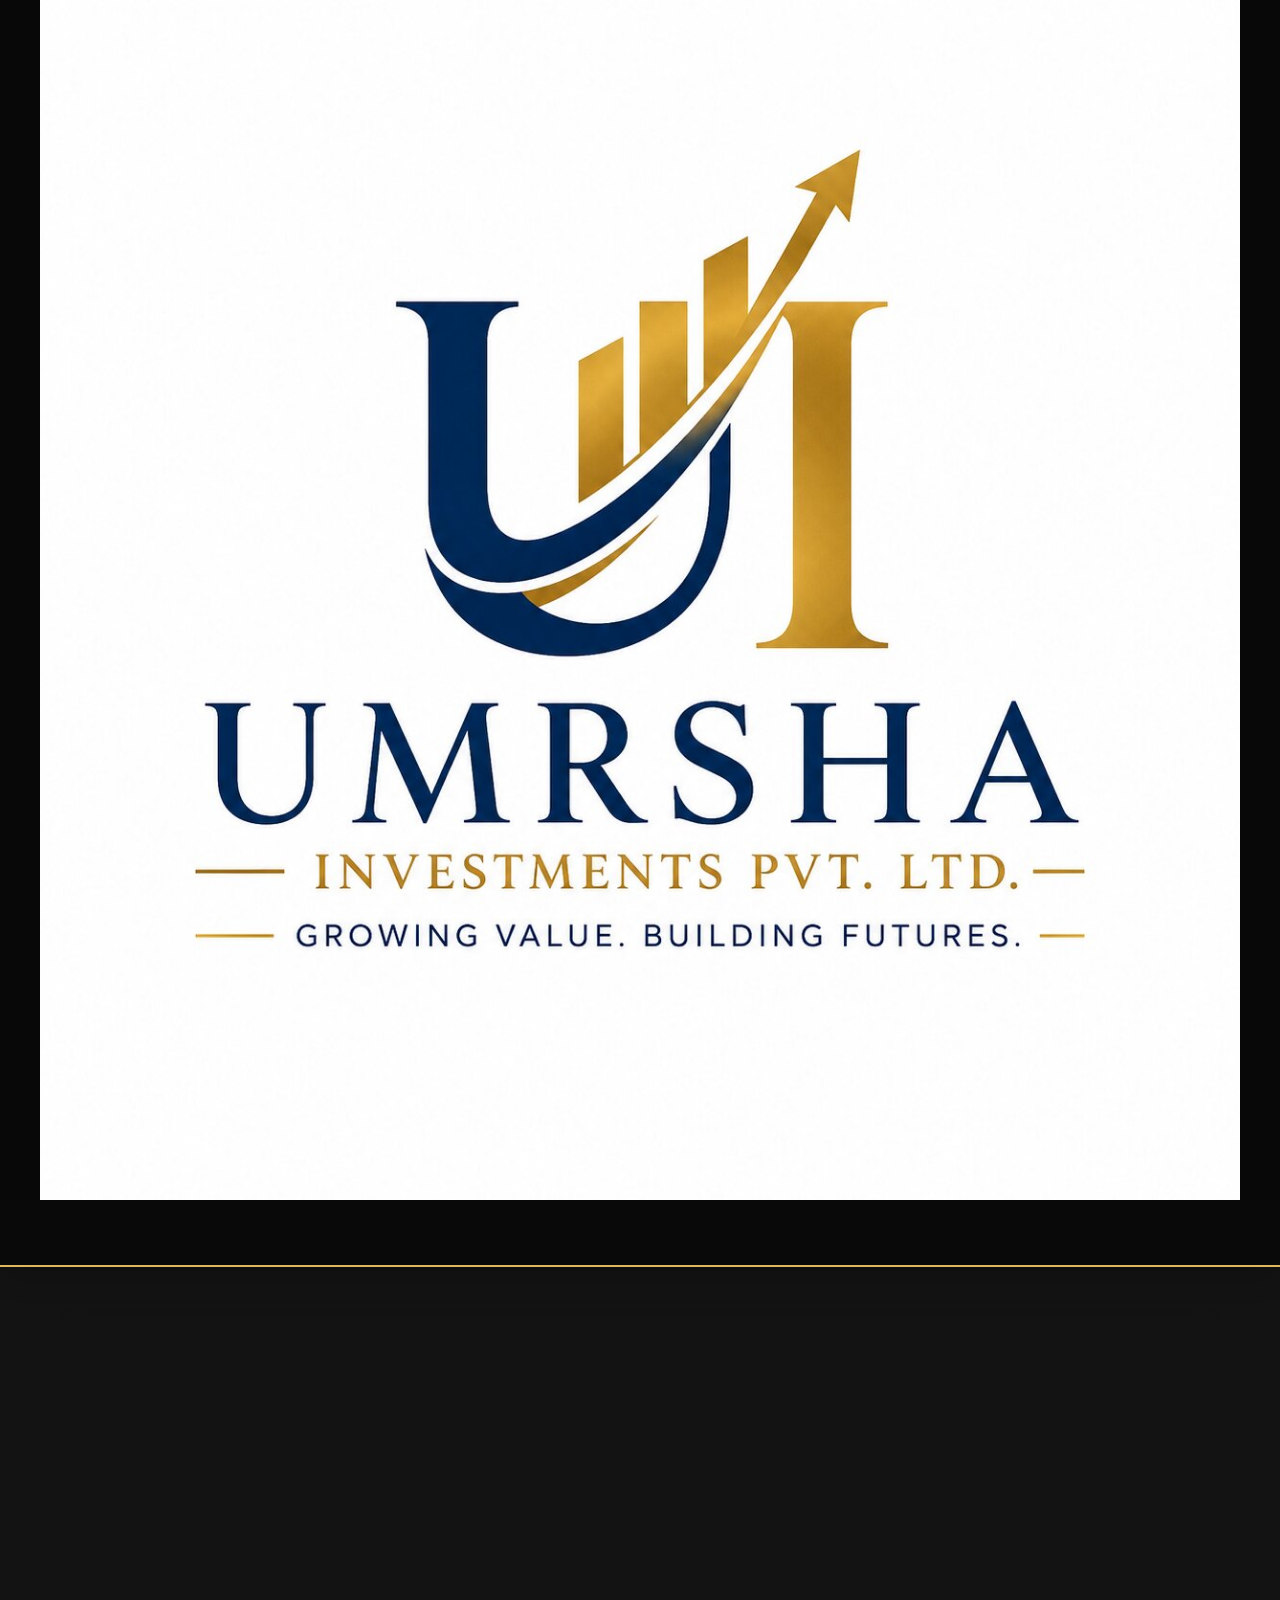
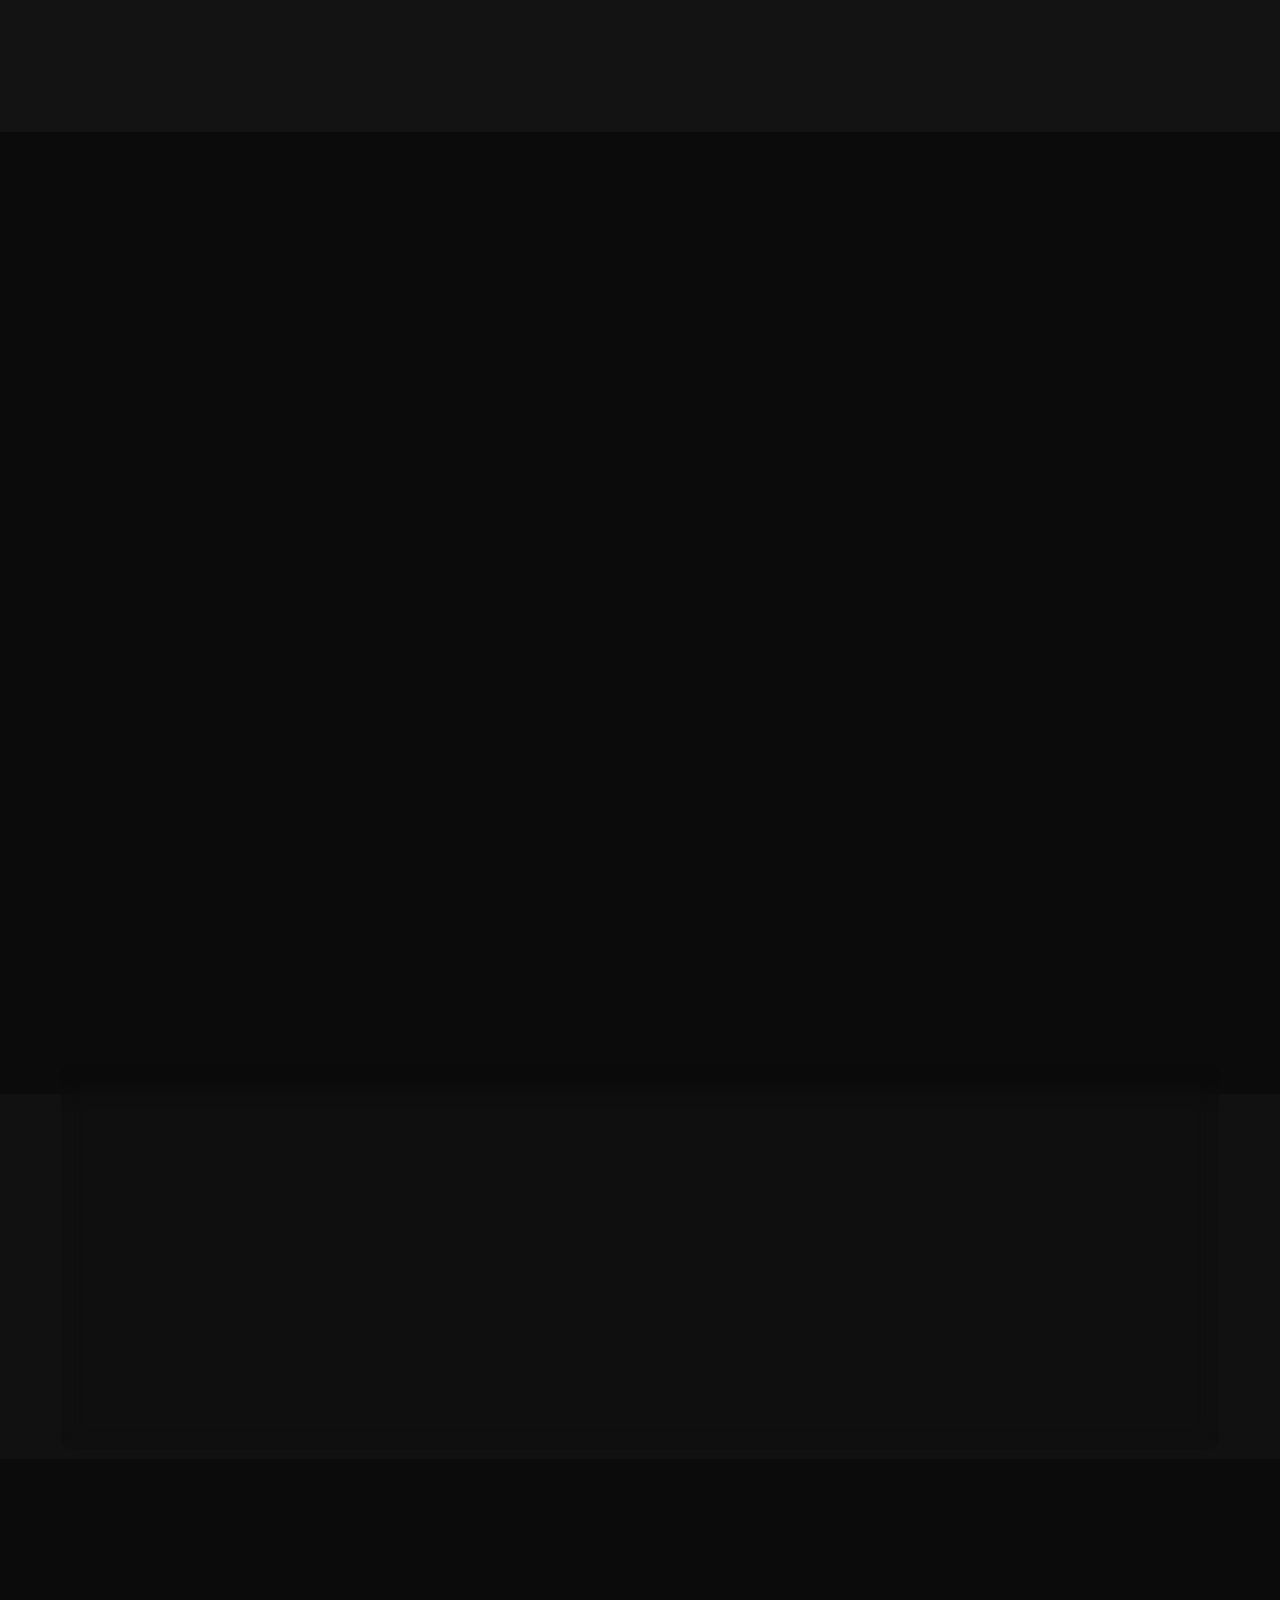
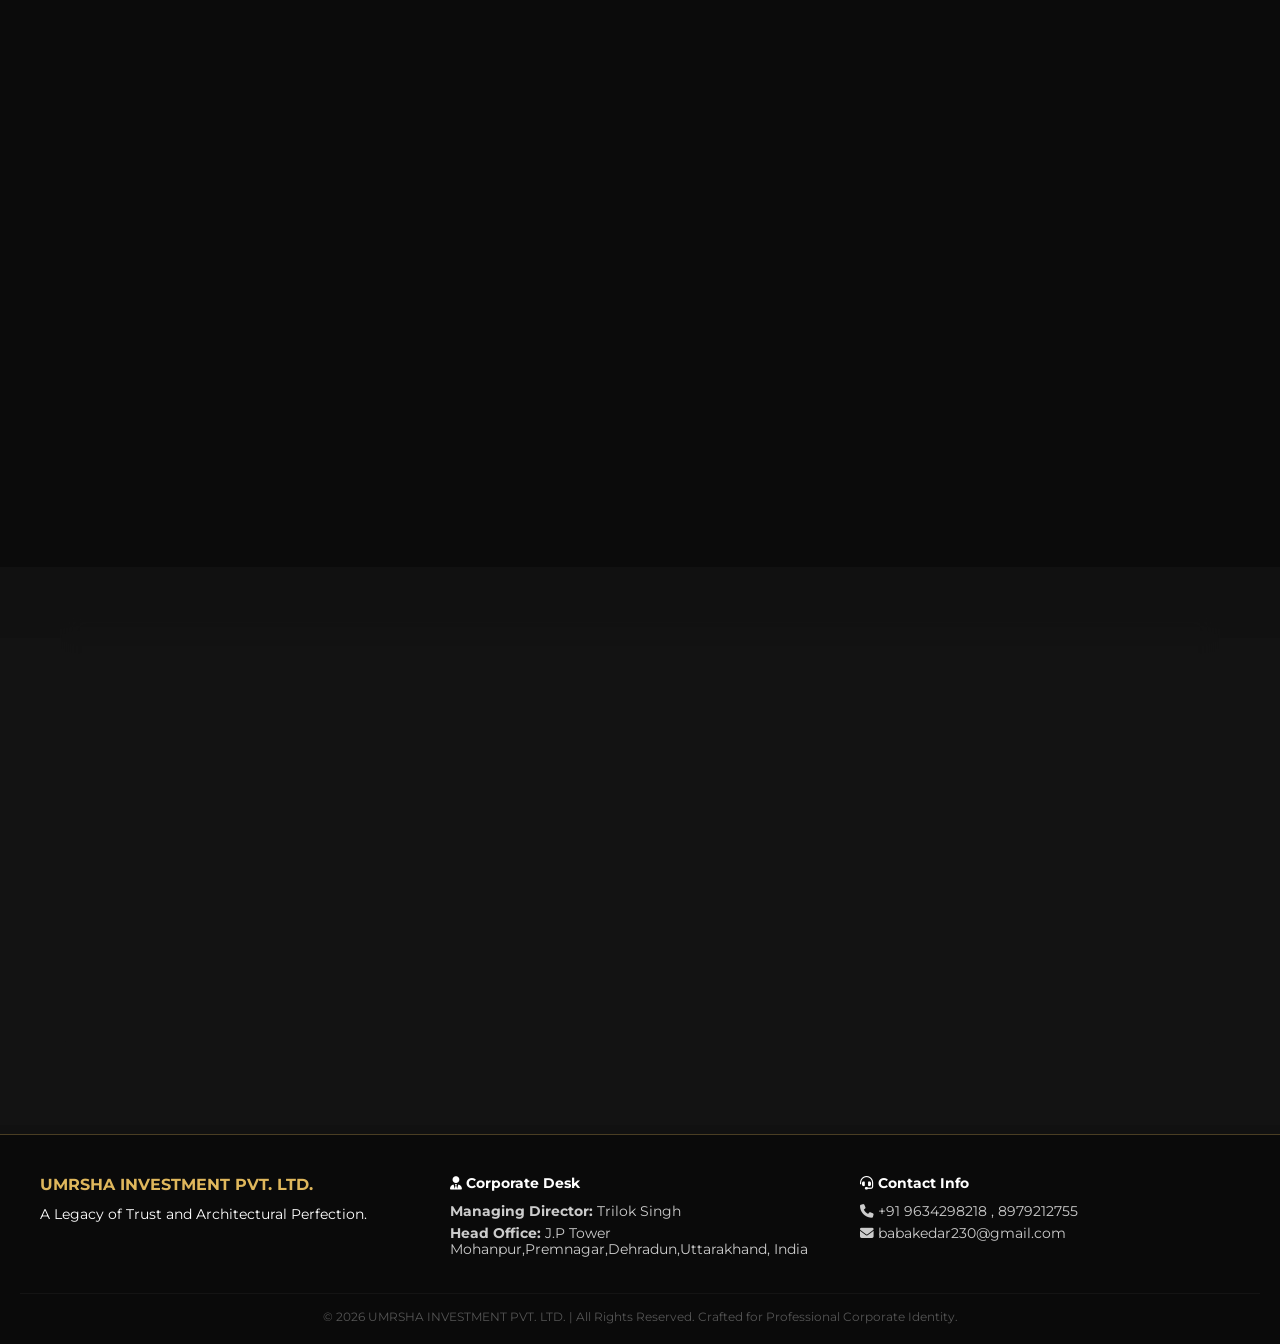
==== index.html @ b19fefb4 "Premium Construction Code" ====
<!DOCTYPE html>
<html lang="en">
<head>
    <meta charset="UTF-8">
    <meta name="viewport" content="width=device-width, initial-scale=1.0">
    <title>UMRSHA INVESTMENT PVT. LTD. | Premium Real Estate</title>
    <link href="https://fonts.googleapis.com/css2?family=Montserrat:wght@300;400;600;700&display=swap" rel="stylesheet">
    <link rel="stylesheet" href="https://cdnjs.cloudflare.com/ajax/libs/font-awesome/6.4.0/css/all.min.css">
    <link rel="stylesheet" href="style.css">
</head>
<body>

    <div class="bg-image-overlay"></div>

    <!-- Header, Navigation aur Logo Area Wrapper -->
    <div class="header-logo-wrapper">
        <header class="hero-section">
            <!-- NEW: Yahan direct aapka Main Logo poora load hoga bina kate -->
            <div class="main-logo-graphic-container">
                <img src="images/Picture7.jpg" alt="UMRSHA INVESTMENT PVT. LTD. Logo Picture7.jpg" class="brand-main-logo-img">
            </div>
            
            <div class="logo-container">
                <i class="fa-solid fa-building-circle-check logo-icon"></i>
                <h1>UMRSHA INVESTMENT PVT. LTD.</h1>
                <p class="tagline">Crafting Luxury Living | Structural Excellence</p>
            </div>
        </header>

        <nav class="navbar">
            <a href="#plan" class="nav-link active"><span class="nav-num">01</span> Know the Plan</a>
            <a href="#map" class="nav-link"><span class="nav-num">02</span> Structural Map</a>
            <a href="#model" class="nav-link"><span class="nav-num">03</span> Premium Models</a>
            <a href="#facilities" class="nav-link"><span class="nav-num">04</span> World-Class Facilities</a>
            <a href="#know-more" class="nav-link enquiry-btn"><span class="nav-num">05</span> Book an Appointment</a>
        </nav>
    </div>

    <main class="main-container">

        <!-- 01. KNOW THE PLAN SECTION -->
        <section id="plan" class="glass-section">
            <h2 class="section-title"><span class="gold-text">01.</span> Know the Plan</h2>
            <p class="section-desc">Choose from our meticulously planned luxury apartments tailored for elite living.</p>
            
            <div class="card-grid">
                <!-- 1 BHK CARD -->
                <div class="premium-card">
                    <div class="card-badge">Popular</div>
                    <h3>1 BHK Executive</h3>
                    <p class="plan-details">Perfect for modern professionals. Maximized space utility with elegant interiors.</p>
                    <button class="view-details-btn" id="open1BHK">View Blueprint & Details</button>
                    <div class="plan-footer"><span>Status: Booking Open</span></div>
                </div>
                <!-- 2 BHK CARD -->
                <div class="premium-card highlighted">
                    <div class="card-badge gold">Premium</div>
                    <h3>2 BHK Grande</h3>
                    <p class="plan-details">Designed for comfort. Features a grand master bedroom, smart kitchen, and a private deck.</p>
                    <button class="view-details-btn" id="open2BHK">View Blueprint & Details</button>
                    <div class="plan-footer"><span>Status: Limited Units</span></div>
                </div>
                <!-- 3 BHK CARD -->
                <div class="premium-card">
                    <div class="card-badge">Ultra-Luxury</div>
                    <h3>3 BHK Imperial</h3>
                    <p class="plan-details">The pinnacle of luxury. Massive living rooms, servant quarters, and panoramic balconies.</p>
                    <button class="view-details-btn" id="open3BHK">View Blueprint & Details</button>
                    <div class="plan-footer"><span>Status: Filling Fast</span></div>
                </div>
            </div>
        </section>

        <!-- 02. STRUCTURAL MAP SECTION -->
        <section id="map" class="glass-section">
            <h2 class="section-title"><span class="gold-text">02.</span> Structural Map & Site Outline</h2>
            <p class="section-desc">Complete architectural transparency. Explore our comprehensive project engineering specifications.</p>
            
            <div class="map-premium-split">
                <!-- Left Side: Image Presentation -->
                <div class="map-visual-panel">
                    <div class="map-panel-header">
                        <i class="fa-solid fa-map-location-dot"></i>
                        <span>Project Master Layout Blueprint</span>
                    </div>
                    <div class="map-img-frame">
                        <img src="images/Picture4.jpg" alt="Proposed Housing Project Blueprint Picture4.jpg" class="structural-map-img">
                    </div>
                    <div class="map-panel-footer">
                        <p><i class="fa-solid fa-building-shield gold-text"></i> Official Technical Drawing | Verified Scale</p>
                    </div>
                </div>

                <!-- Right Side: Extensive Architectural Text Specs -->
                <div class="map-specs-panel">
                    <h3 class="specs-main-title">Proposed Housing Project</h3>
                    <p class="specs-subtitle">For UMRSHA INVESTMENTS PRIVATE LIMITED at Hasanpur Dehradun</p>
                    <hr class="modal-divider">

                    <!-- Plot Info Grid -->
                    <div class="spec-block">
                        <h5><i class="fa-solid fa-chart-area gold-text"></i> Plot Information</h5>
                        <div class="spec-mini-grid">
                            <div class="mini-grid-item"><strong>Total Plot Area:</strong> 179,442 sq ft (approx.)</div>
                            <div class="mini-grid-item"><strong>Equivalent Area:</strong> 16,670.569 sq m</div>
                        </div>
                        <p class="spec-note-text"><i class="fa-solid fa-circle-exclamation text-amber"></i> The plot has an irregular shape with explicit dimensions marked seamlessly around the master boundary outline.</p>
                    </div>

                    <!-- Unit Distribution Table -->
                    <div class="spec-block">
                        <h5><i class="fa-solid fa-list-check gold-text"></i> Residential Unit Distribution</h5>
                        <table class="specs-data-table">
                            <thead>
                                <tr>
                                    <th>Category</th>
                                    <th>Total Units</th>
                                    <th>Structure Height</th>
                                </tr>
                            </thead>
                            <tbody>
                                <tr><td><strong>1 BHK Executive</strong></td><td>140 Units</td><td>Stilt + 7 Floors</td></tr>
                                <tr><td><strong>2 BHK Grande</strong></td><td>144 Units</td><td>Stilt + 6 Floors</td></tr>
                                <tr><td><strong>3 BHK Imperial</strong></td><td>140 Units</td><td>Stilt + 7 Floors</td></tr>
                                <tr class="total-row"><td><strong>Total Inventory</strong></td><td><strong>424 Apartments</strong></td><td><strong>Grand Master Complex</strong></td></tr>
                            </tbody>
                        </table>
                    </div>

                    <!-- Arrangement Details -->
                    <div class="spec-block">
                        <h5><i class="fa-solid fa-compass-drafting gold-text"></i> Building Arrangement & Infrastructure</h5>
                        <ul class="specs-bullet-list">
                            <li>Several strategically mapped multi-storey apartment blocks spread evenly.</li>
                            <li>Most blocks are integrated with a robust central staircase / structural lobby core.</li>
                            <li>Complex buildings are methodically organized in two primary symmetric rows.</li>
                            <li>Open layout spaces are specifically provided between blocks for advanced ventilation & solar light access.</li>
                            <li>Wide internal circulation roads & paved walkways flawlessly connect all structural blocks.</li>
                        </ul>
                    </div>

                    <!-- Boundary Dimensions -->
                    <div class="spec-block">
                        <h5><i class="fa-solid fa-ruler-combined gold-text"></i> Dimensions Visible on Master Plan</h5>
                        <div class="dimension-chips">
                            <span>Top Boundary: 553 ft</span>
                            <span>Right Depth: 296 ft</span>
                            <span>Left Section: 196 ft</span>
                            <span>Lower Left: 162 ft</span>
                            <span>Road Frontage: 220 ft</span>
                        </div>
                        <p class="spec-note-text">Internal plan widths marked: 122 ft, 94 ft, 305 ft, etc.</p>
                    </div>

                    <!-- Architectural Drawing Legend -->
                    <div class="spec-block">
                        <h5><i class="fa-solid fa-palette gold-text"></i> Technical Drawing Legend</h5>
                        <div class="legend-badges-container">
                            <span class="l-badge b-line">Black Lines: Building Outline</span>
                            <span class="l-badge g-line">Green Lines: Balcony / Projection</span>
                            <span class="l-badge r-shade">Red Shaded: Staircases Core</span>
                            <span class="l-badge g-dot">Green Dotted: Open Green Spaces</span>
                        </div>
                    </div>

                    <!-- Site Access -->
                    <div class="spec-block">
                        <h5><i class="fa-solid fa-road gold-text"></i> Site Access & Transit</h5>
                        <ul class="specs-bullet-list">
                            <li>The prime access is established directly from the premium <strong>220-ft road frontage</strong> positioned at the bottom of the layout drawing.</li>
                            <li>The primary entry/exit control gateway point is precision-indicated by the direct arrow marking near the main road.</li>
                        </ul>
                    </div>

                    <!-- Architect Planner Insights -->
                    <div class="spec-block insight-box">
                        <h6 class="green-text"><i class="fa-solid fa-user-check"></i> Planner Core Positive Points</h6>
                        <ul class="specs-bullet-list">
                            <li>Excellent spacing and clearance ratio maintained between architectural blocks.</li>
                            <li>Multiple designated open buffer areas optimized for premium light and airflow circulation.</li>
                            <li>Repetitive structural block configurations significantly simplify and accelerate engineering construction.</li>
                            <li>High-efficiency unit output yielding 424 units inside a highly optimized and reasonably compact site plot.</li>
                        </ul>
                    </div>

                    <div class="spec-block insight-box concern-box">
                        <h6 class="red-text"><i class="fa-solid fa-triangle-exclamation"></i> Planner Notes / Provisions Checked</h6>
                        <ul class="specs-bullet-list">
                            <li><strong>Parking Configuration:</strong> Dedicated Stilt floors under the blocks are intentionally configured to accommodate the extensive parking ratio requirement.</li>
                            <li><strong>Amenities & Safety:</strong> Internal road metrics, detailed club-house spaces, landscaping parameters, and fire tender safety bypass channels are meticulously handled on subsequent supplementary schematic sheets.</li>
                        </ul>
                    </div>

                </div>
            </div>
        </section>

        <!-- 03. RESIDENTIAL MODELS -->
        <section id="model" class="glass-section model-section-with-bg">
            <div class="section-inner-shield">
                <h2 class="section-title"><span class="gold-text">03.</span> Residential Models</h2>
                <p class="section-desc" style="color: #fff; font-weight: 400;">An inside look into your future home. Experience state-of-the-art layout aesthetics.</p>
                
                <div class="card-grid">
                    <div class="model-card sub-premium-card">
                        <h3>1 BHK Model</h3>
                        <ul class="model-list">
                            <li><i class="fa-solid fa-bed"></i> 1 Master Bedroom</li>
                            <li><i class="fa-solid fa-couch"></i> 1 Luxury Lounge/Hall</li>
                            <li><i class="fa-solid fa-sink"></i> 1 Compact Modular Kitchen</li>
                            <li><i class="fa-solid fa-border-all"></i> 1 Standing Balcony</li>
                        </ul>
                    </div>
                    <div class="model-card sub-premium-card">
                        <h3>2 BHK Model</h3>
                        <ul class="model-list">
                            <li><i class="fa-solid fa-bed"></i> 2 Bedrooms (1 Master)</li>
                            <li><i class="fa-solid fa-couch"></i> 1 Grand Living & Dining</li>
                            <li><i class="fa-solid fa-kitchen-set"></i> 1 Italian Modular Kitchen</li>
                            <li><i class="fa-solid fa-border-all"></i> 2 Panoramic Balconies</li>
                        </ul>
                    </div>
                    <div class="model-card sub-premium-card">
                        <h3>3 BHK Model</h3>
                        <ul class="model-list">
                            <li><i class="fa-solid fa-bed"></i> 3 King-Size Bedrooms</li>
                            <li><i class="fa-solid fa-couch"></i> 1 Imperial Hall & Foyer</li>
                            <li><i class="fa-solid fa-kitchen-set"></i> 1 Premium Kitchen with Store</li>
                            <li><i class="fa-solid fa-border-all"></i> 3 Extended Balconies</li>
                        </ul>
                    </div>
                </div>
            </div>
        </section>

        <!-- 04. FACILITIES SECTION -->
        <section id="facilities" class="glass-section">
            <h2 class="section-title"><span class="gold-text">04.</span> Elite Society Facilities</h2>
            <p class="section-desc">Immerse yourself in amenities designed to fulfill every aspect of a premium lifestyle.</p>
            
            <div class="facilities-premium-split">
                <!-- Left Side: Image Visual of Facilities -->
                <div class="facilities-visual-panel">
                    <div class="facilities-panel-header">
                        <i class="fa-solid fa-gem"></i>
                        <span>Premium Club & Lifestyle Infrastructure</span>
                    </div>
                    <div class="facilities-img-frame">
                        <img src="images/Picture6.jpg" alt="Society Premium Facilities Infrastructure Picture6.jpg" class="facilities-map-img">
                    </div>
                </div>

                <!-- Right Side: Structured Grid Icons Grid -->
                <div class="facilities-grid-panel">
                    <div class="facility-grid">
                        <div class="facility-item"><i class="fa-solid fa-spa"></i> <span>Yoga & Meditation Center</span></div>
                        <div class="facility-item"><i class="fa-solid fa-dumbbell"></i> <span>State-of-the-art GYM</span></div>
                        <div class="facility-item"><i class="fa-solid fa-tree"></i> <span>Lush Green Designer Park</span></div>
                        <div class="facility-item"><i class="fa-solid fa-person-swimming"></i> <span>Infinity Swimming Pool</span></div>
                        <div class="facility-item"><i class="fa-solid fa-droplet"></i> <span>24/7 Treated Water Supply</span></div>
                        <div class="facility-item"><i class="fa-solid fa-bolt"></i> <span>24/7 Full Power Backup</span></div>
                        <div class="facility-item"><i class="fa-solid fa-shield-halved"></i> <span>Smart Guard Room & 3-Tier Security</span></div>
                        <div class="facility-item"><i class="fa-solid fa-square-parking"></i> <span>Reserved Multi-level Parking</span></div>
                    </div>
                    <div class="facilities-note-box">
                        <p><i class="fa-solid fa-star gold-text"></i> All society amenities are crafted using global standards to ensure maintenance-free operations and maximum luxurious indulgence for residents.</p>
                    </div>
                </div>
            </div>
        </section>

        <!-- 05. ENQUIRY FORM -->
        <section id="know-more" class="glass-section form-section">
            <h2 class="section-title"><span class="gold-text">05.</span> Request a Private Call Back</h2>
            <p class="section-desc">Fill in your details, and our Relationship Manager will get in touch with you shortly.</p>
            
            <form id="enquiryForm" class="premium-form">
                <div class="input-container">
                    <i class="fa-solid fa-user input-icon"></i>
                    <input type="text" id="userName" placeholder="Your Full Name" required>
                </div>
                <div class="input-container">
                    <i class="fa-solid fa-phone input-icon"></i>
                    <input type="tel" id="userPhone" placeholder="Your Contact Number" required>
                </div>
                <div class="input-container">
                    <i class="fa-solid fa-envelope input-icon"></i>
                    <input type="email" id="userEmail" placeholder="Your Email Address" required>
                </div>
                <button type="submit" class="premium-submit-btn">
                    <span>Submit Executive Enquiry</span> <i class="fa-solid fa-arrow-right"></i>
                </button>
            </form>
        </section>

    </main>

    <!-- POPUP MODALS SECTION -->
    <!-- 1 BHK MODAL -->
    <div id="bhkModal1" class="modal-overlay">
        <div class="modal-content glass-section">
            <button class="close-modal-btn" data-modal="bhkModal1">&times;</button>
            <div class="modal-body-layout">
                <div class="modal-image-side">
                    <img src="images/Picture3.jpg" alt="1 BHK Plan Blueprint" class="blueprint-img">
                    <p class="img-caption">Architectural Layout (Area: 442 SFT. Without Balcony)</p>
                    <div class="modal-pricing-box">
                        <div class="pricing-header"><i class="fa-solid fa-coins"></i> Investment Details</div>
                        <div class="price-row"><span>Final Price:</span><span class="price-val gold-text">₹20 Lakhs</span></div>
                        <div class="price-row"><span>Booking Amount:</span><span class="price-val green-text">₹1 Lakh</span></div>
                    </div>
                </div>
                <div class="modal-details-side">
                    <h2 class="modal-title"><span class="gold-text">1 BHK</span> Executive Suite Details</h2>
                    <hr class="modal-divider">
                    <div class="info-block">
                        <h4><i class="fa-solid fa-circle-info gold-text"></i> What is 1 BHK?</h4>
                        <ul class="premium-list">
                            <li><i class="fa-solid fa-check gold-text"></i> One separate bedroom</li>
                            <li><i class="fa-solid fa-check gold-text"></i> A living room / Hall</li>
                            <li><i class="fa-solid fa-check gold-text"></i> A functional kitchen</li>
                        </ul>
                    </div>
                    <div class="info-block">
                        <h4><i class="fa-solid fa-brain gold-text"></i> Who Is It Good For?</h4>
                        <ul class="premium-list rows">
                            <li><i class="fa-solid fa-user"></i> Singles / Professionals</li>
                            <li><i class="fa-solid fa-heart"></i> Newly married couples</li>
                        </ul>
                    </div>
                </div>
            </div>
        </div>
    </div>

    <!-- 2 BHK MODAL -->
    <div id="bhkModal2" class="modal-overlay">
        <div class="modal-content glass-section">
            <button class="close-modal-btn" data-modal="bhkModal2">&times;</button>
            <div class="modal-body-layout">
                <div class="modal-image-side">
                    <img src="images/Picture1.jpg" alt="2 BHK Plan Blueprint" class="blueprint-img">
                    <p class="img-caption">Architectural Layout (Area: 628 SFT. Without Balcony)</p>
                    <div class="modal-pricing-box">
                        <div class="pricing-header"><i class="fa-solid fa-coins"></i> Investment Details</div>
                        <div class="price-row"><span>Final Price:</span><span class="price-val gold-text">₹30 Lakhs</span></div>
                        <div class="price-row"><span>Booking Amount:</span><span class="price-val green-text">₹2 Lakhs</span></div>
                    </div>
                </div>
                <div class="modal-details-side">
                    <h2 class="modal-title"><span class="gold-text">2 BHK</span> Grande Suite Details</h2>
                    <hr class="modal-divider">
                    <div class="info-block">
                        <h4><i class="fa-solid fa-circle-info gold-text"></i> What is 2 BHK?</h4>
                        <p class="structure-summary">A 2 BHK stands for: 2 Bedrooms, Hall (living room), Kitchen.</p>
                        <ul class="premium-list">
                            <li><i class="fa-solid fa-check gold-text"></i> Two bedrooms</li>
                            <li><i class="fa-solid fa-check gold-text"></i> One living room</li>
                            <li><i class="fa-solid fa-check gold-text"></i> One kitchen</li>
                            <li><i class="fa-solid fa-check gold-text"></i> One or two bathrooms & Balcony</li>
                        </ul>
                    </div>
                    <div class="info-block">
                        <h4><i class="fa-solid fa-brain gold-text"></i> Who Is It Good For?</h4>
                        <ul class="premium-list rows">
                            <li><i class="fa-solid fa-people-roof"></i> Small families (Parents + 1-2 kids)</li>
                            <li><i class="fa-solid fa-briefcase"></i> Couples wanting home office</li>
                        </ul>
                    </div>
                </div>
            </div>
        </div>
    </div>

    <!-- 3 BHK MODAL -->
    <div id="bhkModal3" class="modal-overlay">
        <div class="modal-content glass-section">
            <button class="close-modal-btn" data-modal="bhkModal3">&times;</button>
            <div class="modal-body-layout">
                <div class="modal-image-side">
                    <img src="images/Picture2.jpg" alt="3 BHK Plan Blueprint" class="blueprint-img">
                    <p class="img-caption">Architectural Layout (Area: 893 SFT. Without Balcony)</p>
                    <div class="modal-pricing-box">
                        <div class="pricing-header"><i class="fa-solid fa-coins"></i> Investment Details</div>
                        <div class="price-row"><span>Final Price:</span><span class="price-val gold-text">₹40 Lakhs</span></div>
                        <div class="price-row"><span>Booking Amount:</span><span class="price-val green-text">₹3 Lakhs</span></div>
                    </div>
                </div>
                <div class="modal-details-side">
                    <h2 class="modal-title"><span class="gold-text">3 BHK</span> Imperial Suite Details</h2>
                    <hr class="modal-divider">
                    <div class="info-block">
                        <h4><i class="fa-solid fa-circle-info gold-text"></i> What is 3 BHK?</h4>
                        <p class="structure-summary">A 3BHK flat refers to an apartment with 3 Bedrooms, 1 Hall, 1 Kitchen, plus usually 2 or more bathrooms, balcony, and utility space.</p>
                    </div>
                    <div class="info-block grid-block">
                        <div class="pros-box" style="border-left: 3px solid var(--gold);">
                            <h5 class="gold-text"><i class="fa-solid fa-maximize"></i> Typical Size (India)</h5>
                            <p style="font-size: 0.85rem; color:var(--text-muted);">Carpet area: ~900–1200 sq ft<br>Built-up area: ~1100–1500 sq ft</p>
                        </div>
                        <div class="cons-box" style="border-left: 3px solid #3498db;">
                            <h5 style="color:#3498db;"><i class="fa-solid fa-indian-rupee-sign"></i> Price Range (Indicative)</h5>
                            <p style="font-size: 0.85rem; color:var(--text-muted);">Tier-2 cities: ₹40L – ₹90L+<br>Tier-1 cities: ₹1 Crore+</p>
                        </div>
                    </div>
                </div>
            </div>
        </div>
    </div>

    <!-- Corporate Footer -->
    <footer class="corporate-footer">
        <div class="footer-content">
            <div class="footer-brand">
                <h3>UMRSHA INVESTMENT PVT. LTD.</h3>
                <p>A Legacy of Trust and Architectural Perfection.</p>
            </div>
            <div class="footer-owner">
                <h4><i class="fa-solid fa-user-tie"></i> Corporate Desk</h4>
                <p><strong>Managing Director:</strong> Trilok Singh</p>
                <p><strong>Head Office:</strong> J.P Tower Mohanpur,Premnagar,Dehradun,Uttarakhand, India</p>
            </div>
            <div class="footer-contact">
                <h4><i class="fa-solid fa-headset"></i> Contact Info</h4>
                <p><i class="fa-solid fa-phone"></i> +91 9634298218 , 8979212755</p>
                <p><i class="fa-solid fa-envelope"></i> babakedar230@gmail.com</p>
            </div>
        </div>
        <div class="footer-bottom">
            <p>&copy; 2026 UMRSHA INVESTMENT PVT. LTD. | All Rights Reserved. Crafted for Professional Corporate Identity.</p>
        </div>
    </footer>

    <script src="script.js"></script>
</body>
</html>
---- style.css ----
:root {
    --gold: #dfb75c;
    --gold-hover: #f3cf7a;
    --dark-bg: #111111;
    --card-bg: rgba(20, 20, 20, 0.75);
    --text-main: #ffffff;
    --text-muted: #cccccc;
}

* {
    margin: 0;
    padding: 0;
    box-sizing: border-box;
    font-family: 'Montserrat', sans-serif;
}

html {
    scroll-behavior: smooth;
}

body {
    background-color: var(--dark-bg);
    color: var(--text-main);
    overflow-x: hidden;
}

.bg-image-overlay {
    position: fixed;
    top: 0;
    left: 0;
    width: 100vw;
    height: 100vh;
    background: linear-gradient(rgba(0, 0, 0, 0.82), rgba(0, 0, 0, 0.88)), url('images/background.jpg') no-repeat center center fixed;
    background-size: cover;
    z-index: -1;
}

/* ==========================================================
   NEW SHARPER RE-DESIGN FOR THE MAIN LOGO BANNER (PICTURE7.JPG)
   Ab yeh direct HTML element se frame manage karega
============================================================ */
.header-logo-wrapper {
    position: relative;
    background-color: #080808; /* Dark premium corporate color backdrop */
    border-bottom: 2px solid var(--gold);
    box-shadow: 0 10px 35px rgba(0,0,0,0.85);
    width: 100%;
}

.hero-section {
    width: 100%;
    padding: 0; /* Removing raw text padding */
    margin: 0;
    display: flex;
    justify-content: center;
    align-items: center;
}

.main-logo-graphic-container {
    width: 100%;
    max-width: 1200px; /* Standard corporate width lock */
    display: flex;
    justify-content: center;
    align-items: center;
    overflow: hidden;
}

.brand-main-logo-img {
    width: 100%;
    height: auto;
    object-fit: contain; /* Photo poori screen me bina kate dikhegi */
    display: block;
}

/* Purane text-heading icons ko hide kar rhe hain kyuki ab direct real graphical logo dikhega */
.hero-section .logo-container {
    display: none; 
}

/* Navbar smooth overlay stick core setup */
.navbar {
    position: sticky;
    top: 0;
    background: rgba(10, 10, 10, 0.92);
    backdrop-filter: blur(15px);
    -webkit-backdrop-filter: blur(15px);
    border-top: 1px solid rgba(223, 183, 92, 0.2);
    display: flex;
    justify-content: center;
    gap: 20px;
    padding: 15px;
    z-index: 1000;
}
/* ========================================================== */

.nav-link {
    color: var(--text-muted);
    text-decoration: none;
    font-weight: 600;
    font-size: 0.85rem;
    text-transform: uppercase;
    letter-spacing: 1px;
    padding: 8px 14px;
    transition: all 0.3s ease;
}

.nav-num {
    color: var(--gold);
    font-size: 0.75rem;
    margin-right: 5px;
}

.nav-link:hover, .nav-link.active {
    color: #fff;
    border-bottom: 2px solid var(--gold);
}

.enquiry-btn {
    border: 1px solid var(--gold);
    border-radius: 4px;
    background: rgba(223, 183, 92, 0.1);
}

.enquiry-btn:hover {
    background: var(--gold);
    color: #111 !important;
}

.main-container {
    max-width: 1200px;
    margin: 0 auto;
    padding: 40px 20px;
}

.glass-section {
    background: var(--card-bg);
    backdrop-filter: blur(12px);
    -webkit-backdrop-filter: blur(12px);
    border: 1px solid rgba(255, 255, 255, 0.06);
    padding: 45px 35px;
    margin-bottom: 50px;
    border-radius: 12px;
    box-shadow: 0 20px 40px rgba(0,0,0,0.5);
    scroll-margin-top: 100px;
}

.model-section-with-bg {
    position: relative;
    background: linear-gradient(rgba(0, 0, 0, 0.65), rgba(0, 0, 0, 0.85)), url('images/Picture5.jpg') no-repeat center center;
    background-size: cover;
    border: 1px solid rgba(223, 183, 92, 0.3) !important;
    overflow: hidden;
    padding: 0 !important;
}

.section-inner-shield {
    padding: 45px 35px;
    width: 100%;
    height: 100%;
    background: rgba(10, 10, 10, 0.2);
    backdrop-filter: blur(4px);
}

.sub-premium-card {
    background: rgba(10, 10, 10, 0.88) !important;
    border: 1px solid rgba(255, 255, 255, 0.08) !important;
    box-shadow: 0 8px 24px rgba(0,0,0,0.7);
}

.sub-premium-card:hover {
    border-color: var(--gold) !important;
}

.section-title {
    font-size: 1.8rem;
    margin-bottom: 8px;
    letter-spacing: 1px;
}

.section-desc {
    color: var(--text-muted);
    margin-bottom: 35px;
    font-weight: 300;
    font-size: 0.95rem;
}

.card-grid {
    display: grid;
    grid-template-columns: repeat(auto-fit, minmax(280px, 1fr));
    gap: 25px;
}

.premium-card, .model-card {
    background: rgba(0, 0, 0, 0.45);
    border: 1px solid rgba(255, 255, 255, 0.04);
    padding: 25px;
    border-radius: 8px;
    position: relative;
    display: flex;
    flex-direction: column;
    justify-content: space-between;
    transition: transform 0.3s ease, border-color 0.3s ease;
}

.premium-card:hover { transform: translateY(-5px); border-color: var(--gold); }
.premium-card.highlighted { border: 1px solid var(--gold); box-shadow: 0 0 15px rgba(223, 183, 92, 0.15); }

.card-badge {
    position: absolute;
    top: 15px;
    right: 20px;
    font-size: 0.7rem;
    background: #333;
    padding: 4px 10px;
    border-radius: 20px;
    text-transform: uppercase;
}

.card-badge.gold { background: var(--gold); color: #111; font-weight: 700; }
.plan-details { color: var(--text-muted); font-size: 0.9rem; margin-bottom: 20px; line-height: 1.5; }
.plan-footer { font-size: 0.8rem; color: var(--gold); text-transform: uppercase; }

.view-details-btn {
    background: transparent;
    border: 1px solid var(--gold);
    color: var(--gold);
    padding: 10px 15px;
    font-size: 0.8rem;
    font-weight: 600;
    text-transform: uppercase;
    border-radius: 4px;
    cursor: pointer;
    margin-bottom: 15px;
    transition: all 0.3s ease;
    width: 100%;
}
.view-details-btn:hover { background: var(--gold); color: #111; }

.map-premium-split {
    display: flex;
    gap: 30px;
    flex-wrap: wrap;
    background: rgba(0, 0, 0, 0.4);
    border: 1px solid rgba(223, 183, 92, 0.25);
    border-radius: 12px;
    overflow: hidden;
}

.map-visual-panel {
    flex: 1.1;
    min-width: 320px;
    display: flex;
    flex-direction: column;
    background: rgba(0,0,0,0.3);
    border-right: 1px solid rgba(255, 255, 255, 0.05);
}

.map-panel-header {
    background: rgba(223, 183, 92, 0.1);
    padding: 15px 20px;
    color: var(--gold);
    font-weight: 600;
    border-bottom: 1px solid rgba(223, 183, 92, 0.15);
}

.map-img-frame { padding: 20px; display: flex; justify-content: center; align-items: center; flex-grow: 1; }
.structural-map-img { width: 100%; height: auto; max-height: 500px; object-fit: contain; border-radius: 6px; }
.map-panel-footer { padding: 12px 20px; font-size: 0.8rem; color: #777; border-top: 1px solid rgba(255,255,255,0.04); }

.map-specs-panel { flex: 1.3; min-width: 340px; padding: 30px 25px; max-height: 650px; overflow-y: auto; }
.specs-main-title { font-size: 1.6rem; color: #fff; margin-bottom: 5px; }
.specs-subtitle { font-size: 0.9rem; color: var(--gold); margin-bottom: 15px; }
.spec-block { margin-bottom: 25px; }
.spec-block h5 { font-size: 1.05rem; color: #fff; margin-bottom: 10px; border-bottom: 1px solid rgba(255,255,255,0.05); padding-bottom: 4px; }
.spec-note-text { font-size: 0.85rem; color: var(--text-muted); margin-top: 8px; line-height: 1.4; }
.spec-mini-grid { display: grid; grid-template-columns: 1fr 1fr; gap: 10px; font-size: 0.9rem; color: var(--text-muted); }
.mini-grid-item { background: rgba(255,255,255,0.02); padding: 8px 12px; border-radius: 4px; }
.specs-data-table { width: 100%; border-collapse: collapse; font-size: 0.85rem; margin-top: 10px; text-align: left;}
.specs-data-table th { padding: 10px; background: rgba(223, 183, 92, 0.15); color: var(--gold); font-weight: 600; }
.specs-data-table td { padding: 10px; border-bottom: 1px solid rgba(255,255,255,0.04); color: var(--text-muted); }
.specs-data-table .total-row td { background: rgba(255,255,255,0.03); color: #fff; border-top: 1px solid var(--gold); }
.specs-bullet-list { list-style: none; padding-left: 0; }
.specs-bullet-list li { font-size: 0.88rem; color: var(--text-muted); margin-bottom: 8px; position: relative; padding-left: 18px; line-height: 1.5;}
.specs-bullet-list li::before { content: "•"; position: absolute; left: 5px; color: var(--gold); font-size: 1.2rem; top: -2px; }
.dimension-chips { display: flex; flex-wrap: wrap; gap: 8px; }
.dimension-chips span { background: rgba(0,0,0,0.4); border: 1px solid rgba(255,255,255,0.08); padding: 6px 12px; border-radius: 4px; font-size: 0.85rem; color: var(--gold); }
.legend-badges-container { display: grid; grid-template-columns: 1fr 1fr; gap: 8px; }
.l-badge { padding: 8px; border-radius: 4px; font-size: 0.8rem; font-weight: 600; }
.l-badge.b-line { background: #222; color: #fff; border-left: 4px solid #fff; }
.l-badge.g-line { background: rgba(46, 204, 113, 0.1); color: #2ecc71; border-left: 4px solid #2ecc71; }
.l-badge.r-shade { background: rgba(231, 76, 60, 0.1); color: #e74c3c; border-left: 4px solid #e74c3c; }
.l-badge.g-dot { background: rgba(39, 174, 96, 0.15); color: #27ae60; border-left: 4px dashed #27ae60; }
.insight-box { background: rgba(46, 204, 113, 0.04); padding: 15px; border-radius: 6px; border-left: 4px solid #2ecc71; }
.insight-box h6 { font-size: 0.95rem; margin-bottom: 8px; font-weight: 700;}
.insight-box.concern-box { background: rgba(243, 156, 18, 0.04); border-left: 4px solid #f39c12; }
.text-amber { color: #f39c12; }

.model-list { list-style: none; margin-top: 10px; }
.model-list li { margin-bottom: 10px; color: var(--text-muted); font-size: 0.9rem; }
.model-list i { color: var(--gold); margin-right: 8px; width: 18px; }

.facilities-premium-split {
    display: flex;
    gap: 30px;
    flex-wrap: wrap;
    background: rgba(0, 0, 0, 0.4);
    border: 1px solid rgba(223, 183, 92, 0.25);
    border-radius: 12px;
    overflow: hidden;
}

.facilities-visual-panel {
    flex: 1.1;
    min-width: 320px;
    display: flex;
    flex-direction: column;
    background: rgba(0,0,0,0.3);
    border-right: 1px solid rgba(255, 255, 255, 0.05);
}

.facilities-panel-header {
    background: rgba(223, 183, 92, 0.1);
    padding: 15px 20px;
    color: var(--gold);
    font-weight: 600;
    border-bottom: 1px solid rgba(223, 183, 92, 0.15);
    letter-spacing: 0.5px;
}

.facilities-img-frame { padding: 20px; display: flex; justify-content: center; align-items: center; flex-grow: 1; }
.facilities-map-img { width: 100%; height: auto; max-height: 450px; object-fit: contain; border-radius: 6px; filter: brightness(0.95) contrast(1.05); }
.facilities-grid-panel { flex: 1.3; min-width: 340px; padding: 30px 25px; display: flex; flex-direction: column; justify-content: center; gap: 20px; }
.facilities-note-box { background: rgba(255,255,255,0.02); border-left: 3px solid var(--gold); padding: 15px; border-radius: 4px; font-size: 0.85rem; color: var(--text-muted); line-height: 1.5; }
.facility-grid { display: grid; grid-template-columns: repeat(auto-fit, minmax(220px, 1fr)); gap: 15px; width: 100%; }

.facility-item { background: rgba(255,255,255,0.02); padding: 18px; border-radius: 6px; display: flex; align-items: center; gap: 12px; border: 1px solid rgba(255,255,255,0.04); font-size: 0.9rem; transition: all 0.3s ease; }
.facility-item:hover { background: rgba(223, 183, 92, 0.06); border-color: rgba(223, 183, 92, 0.3); }
.facility-item i { font-size: 1.3rem; color: var(--gold); }

.premium-form { display: flex; flex-direction: column; gap: 18px; max-width: 550px; margin: 0 auto; }
.input-container { position: relative; }
.input-icon { position: absolute; left: 15px; top: 50%; transform: translateY(-50%); color: var(--gold); }
.premium-form input { width: 100%; padding: 14px 15px 14px 42px; background: rgba(0, 0, 0, 0.55); border: 1px solid rgba(255, 255, 255, 0.08); border-radius: 6px; color: #fff; font-size: 0.95rem; transition: all 0.3s; }
.premium-form input:focus { outline: none; border-color: var(--gold); box-shadow: 0 0 8px rgba(223, 183, 92, 0.2); }

.premium-submit-btn { background: linear-gradient(135deg, var(--gold), #b8913b); color: #111; border: none; padding: 14px; font-size: 0.95rem; font-weight: 700; text-transform: uppercase; border-radius: 6px; cursor: pointer; display: flex; justify-content: center; align-items: center; gap: 8px; transition: all 0.3s; }

.modal-overlay { position: fixed; top: 0; left: 0; width: 100%; height: 100%; background: rgba(0, 0, 0, 0.88); backdrop-filter: blur(10px); -webkit-backdrop-filter: blur(10px); z-index: 2000; display: flex; justify-content: center; align-items: center; opacity: 0; pointer-events: none; transition: opacity 0.4s ease; padding: 20px; }
.modal-overlay.open { opacity: 1; pointer-events: auto; }
.modal-content { max-width: 950px; width: 100%; max-height: 85vh; overflow-y: auto; position: relative; border: 1px solid rgba(223, 183, 92, 0.3) !important; }
.close-modal-btn { position: absolute; top: 10px; right: 20px; background: transparent; border: none; color: #fff; font-size: 2.3rem; cursor: pointer; z-index: 10; }
.close-modal-btn:hover { color: var(--gold); }
.modal-body-layout { display: flex; gap: 30px; flex-wrap: wrap; }
.modal-image-side { flex: 1; min-width: 280px; text-align: center; background: rgba(255,255,255,0.01); padding: 12px; border-radius: 8px; border: 1px solid rgba(255,255,255,0.04); }
.blueprint-img { width: 100%; max-height: 380px; object-fit: contain; border-radius: 4px; }
.img-caption { font-size: 0.75rem; color: var(--gold); margin-top: 8px; margin-bottom: 15px; }

.modal-pricing-box { background: rgba(223, 183, 92, 0.08); border: 1px solid rgba(223, 183, 92, 0.25); border-radius: 6px; padding: 15px; text-align: left; }
.pricing-header { color: var(--gold); font-size: 0.85rem; font-weight: 700; text-transform: uppercase; letter-spacing: 1px; margin-bottom: 10px; border-bottom: 1px solid rgba(223, 183, 92, 0.15); padding-bottom: 5px; }
.price-row { display: flex; justify-content: space-between; margin-bottom: 6px; font-size: 0.9rem; }
.price-val { font-weight: 700; font-size: 1.1rem; }
.price-val.green-text { color: #2ecc71; }

.modal-details-side { flex: 1.2; min-width: 300px; }
.modal-title { font-size: 1.6rem; }
.modal-divider { border: 0; height: 1px; background: linear-gradient(to right, var(--gold), transparent); margin-bottom: 20px; }
.info-block { margin-bottom: 20px; }
.info-block h4 { font-size: 1rem; color: #fff; margin-bottom: 8px; display: flex; align-items: center; gap: 6px; }

.structure-summary { font-size: 0.9rem; color: var(--text-main); margin: 10px 0; line-height: 1.5; }
.premium-list { list-style: none; margin: 8px 0; }
.premium-list li { font-size: 0.9rem; color: var(--text-muted); margin-bottom: 6px; display: flex; align-items: center; gap: 8px; }
.premium-list.rows { display: grid; grid-template-columns: repeat(auto-fit, minmax(180px, 1fr)); gap: 8px; }
.premium-list.rows li i { color: var(--gold); }
.sub-text-muted { font-size: 0.8rem; color: #777; font-style: italic; }

.grid-block { display: grid; grid-template-columns: 1fr 1fr; gap: 15px; }
.pros-box, .cons-box { background: rgba(0,0,0,0.25); padding: 12px; border-radius: 6px; }
.pros-box { border-left: 3px solid #2ecc71; }
.cons-box { border-left: 3px solid #e74c3c; }
.green-text { color: #2ecc71; font-size: 0.9rem; margin-bottom: 6px; }
.red-text { color: #e74c3c; font-size: 0.9rem; margin-bottom: 6px; }
.pros-box ul, .cons-box ul { padding-left: 15px; font-size: 0.85rem; color: var(--text-muted); }

.corporate-footer { background: #0a0a0a; border-top: 1px solid rgba(223, 183, 92, 0.3); padding: 40px 20px 20px; font-size: 0.85rem; }
.footer-content { max-width: 1200px; margin: 0 auto; display: grid; grid-template-columns: repeat(auto-fit, minmax(240px, 1fr)); gap: 30px; margin-bottom: 30px; }
.footer-brand h3 { color: var(--gold); margin-bottom: 12px; }
.footer-owner h4, .footer-contact h4 { color: #fff; margin-bottom: 12px; }
.footer-owner p, .footer-contact p { color: var(--text-muted); margin-bottom: 6px; }
.footer-bottom { text-align: center; border-top: 1px solid rgba(255,255,255,0.04); padding-top: 15px; color: #555; font-size: 0.75rem; }

@media (max-width: 992px) {
    .map-premium-split, .facilities-premium-split { flex-direction: column; }
    .map-visual-panel, .facilities-visual-panel { border-right: none; border-bottom: 1px solid rgba(255, 255, 255, 0.05); }
}

@media (max-width: 768px) {
    .navbar { flex-wrap: wrap; gap: 8px; padding: 10px; }
    .nav-link { font-size: 0.75rem; padding: 4px 8px; }
    .modal-body-layout { flex-direction: column; }
    .grid-block { grid-template-columns: 1fr; }
    .legend-badges-container { grid-template-columns: 1fr; }
}
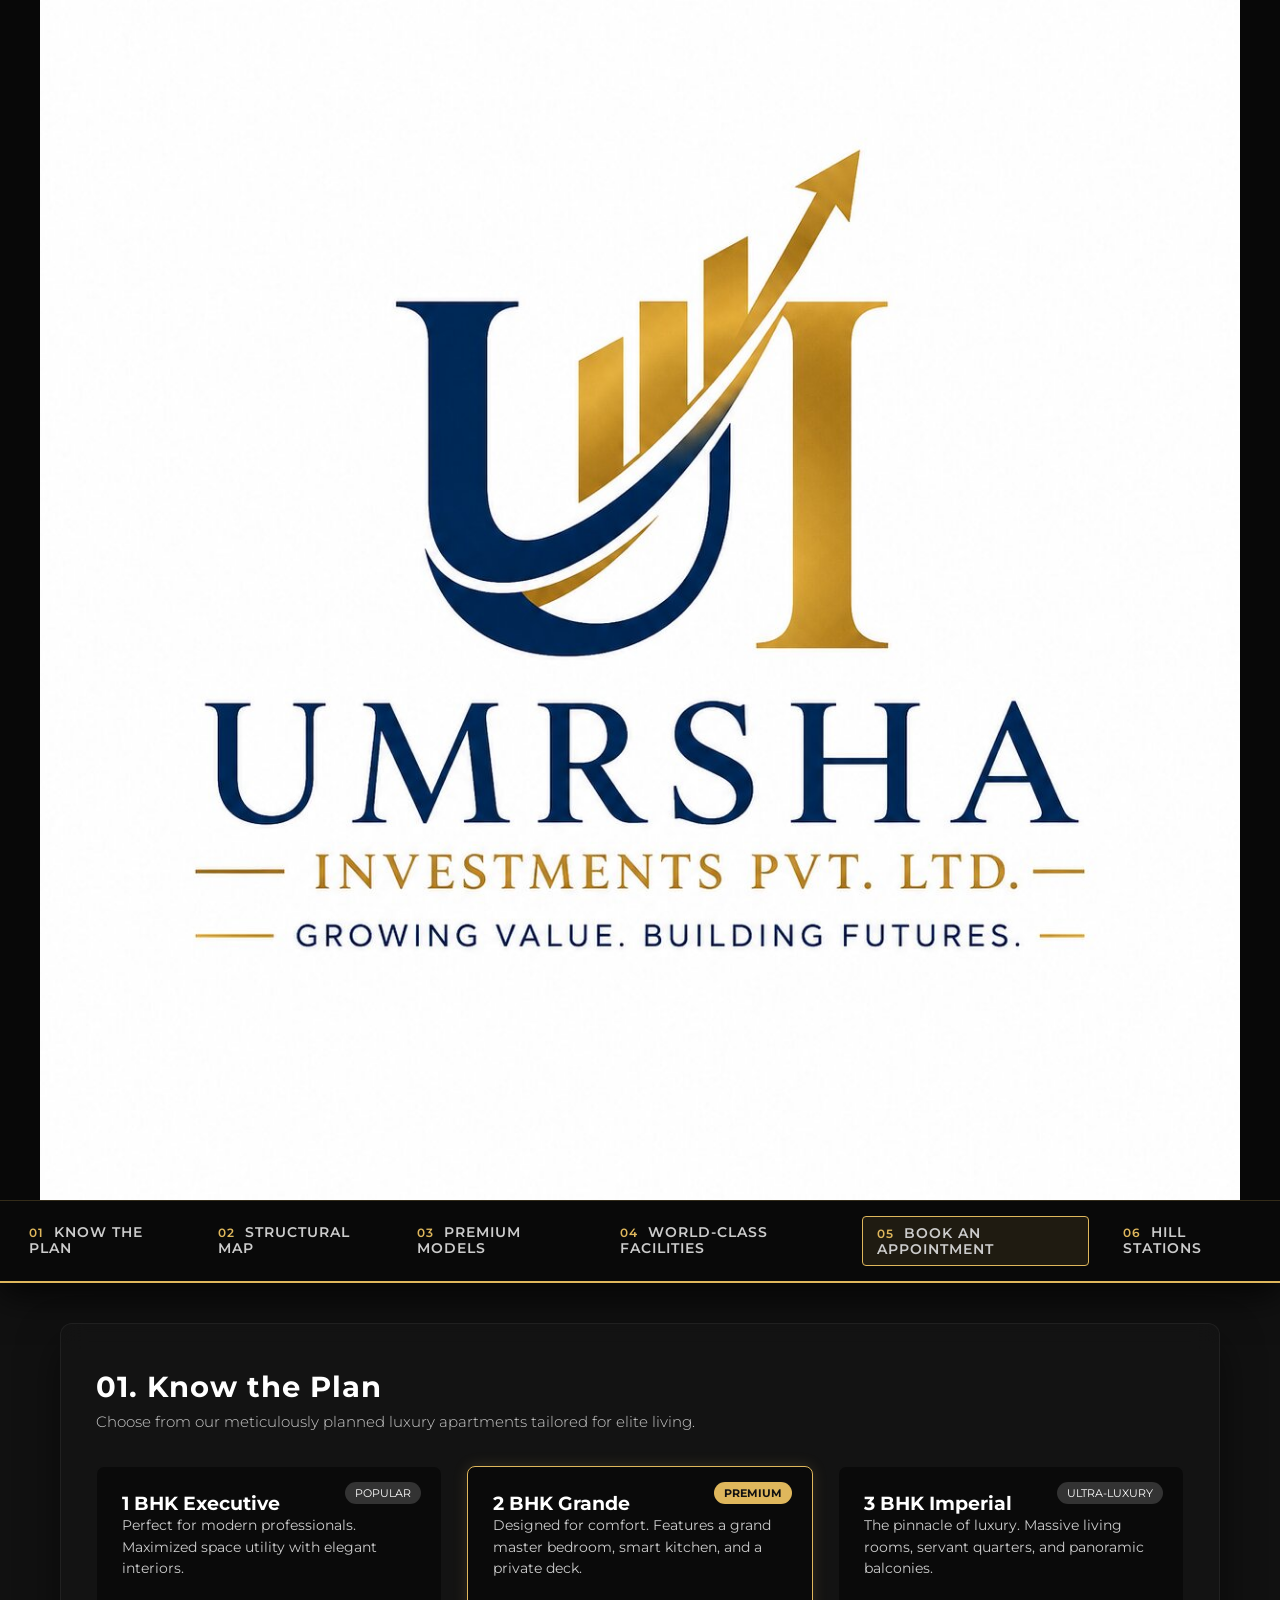
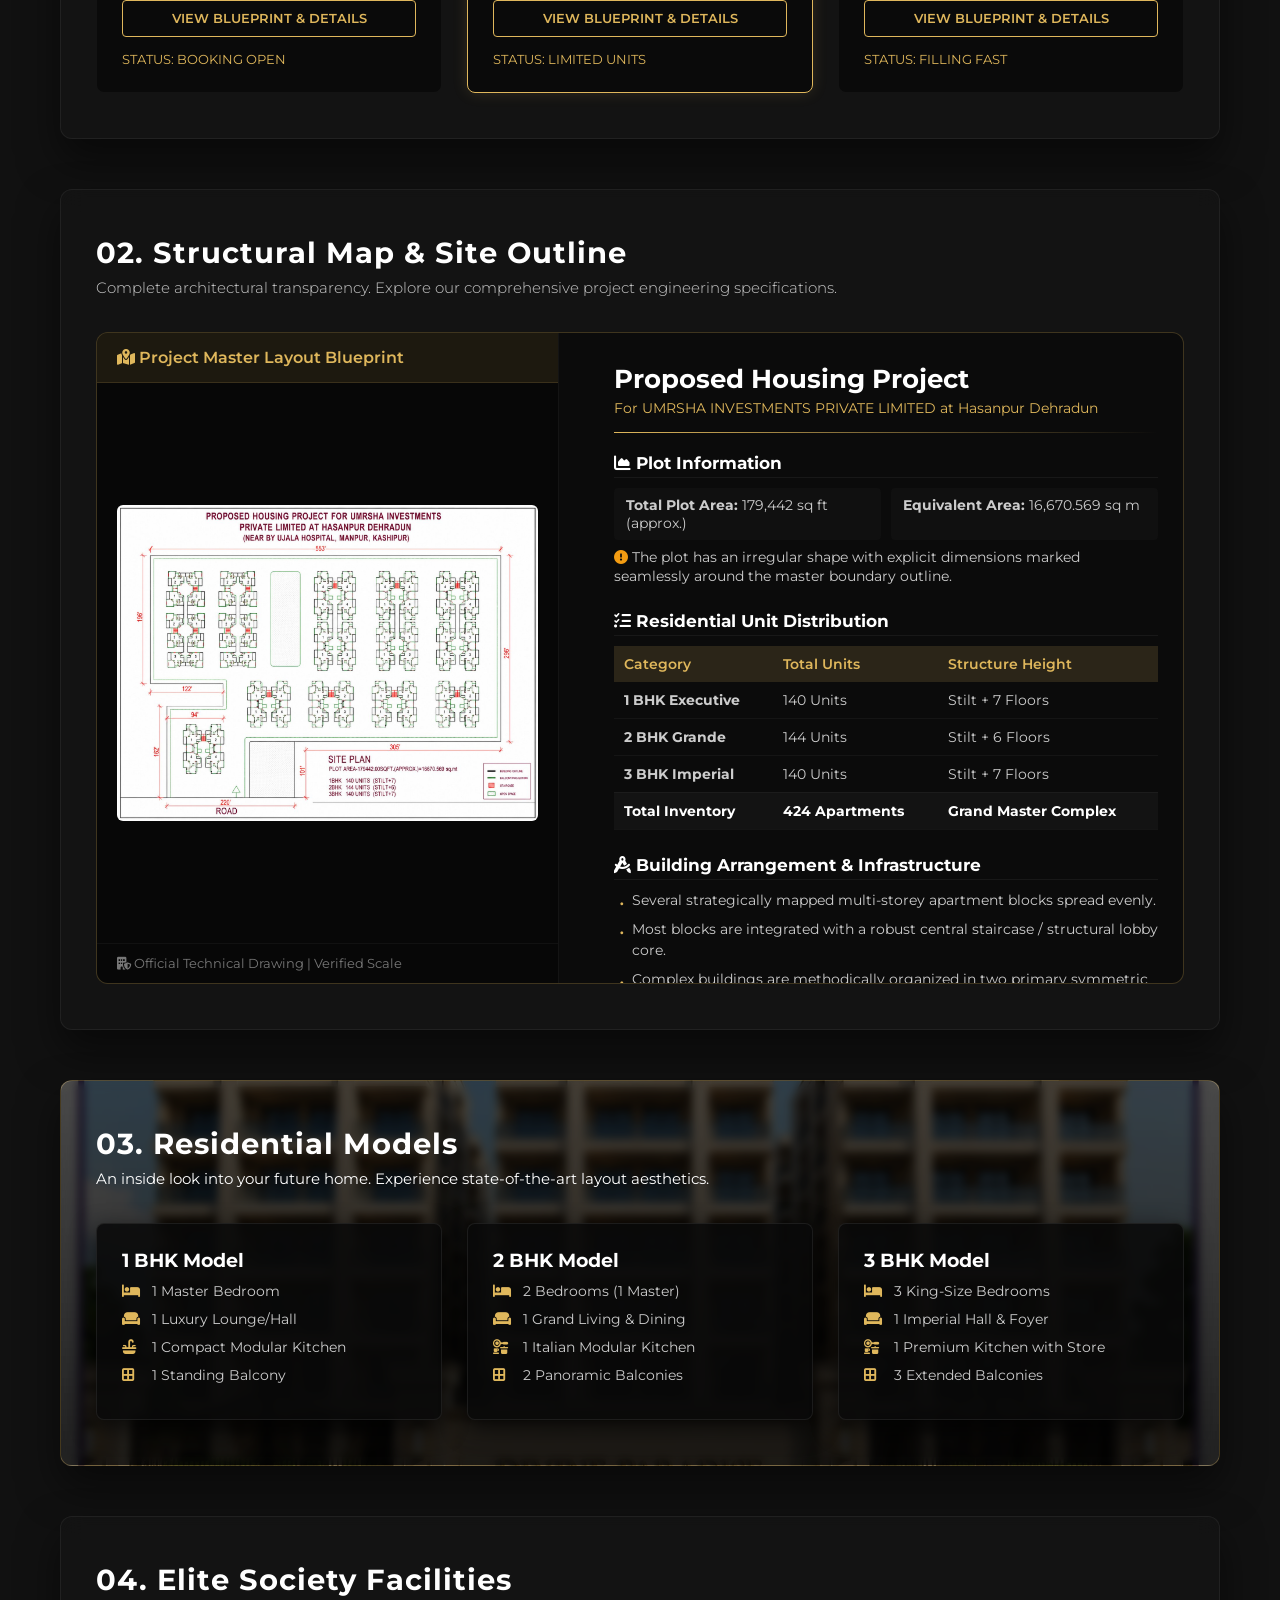
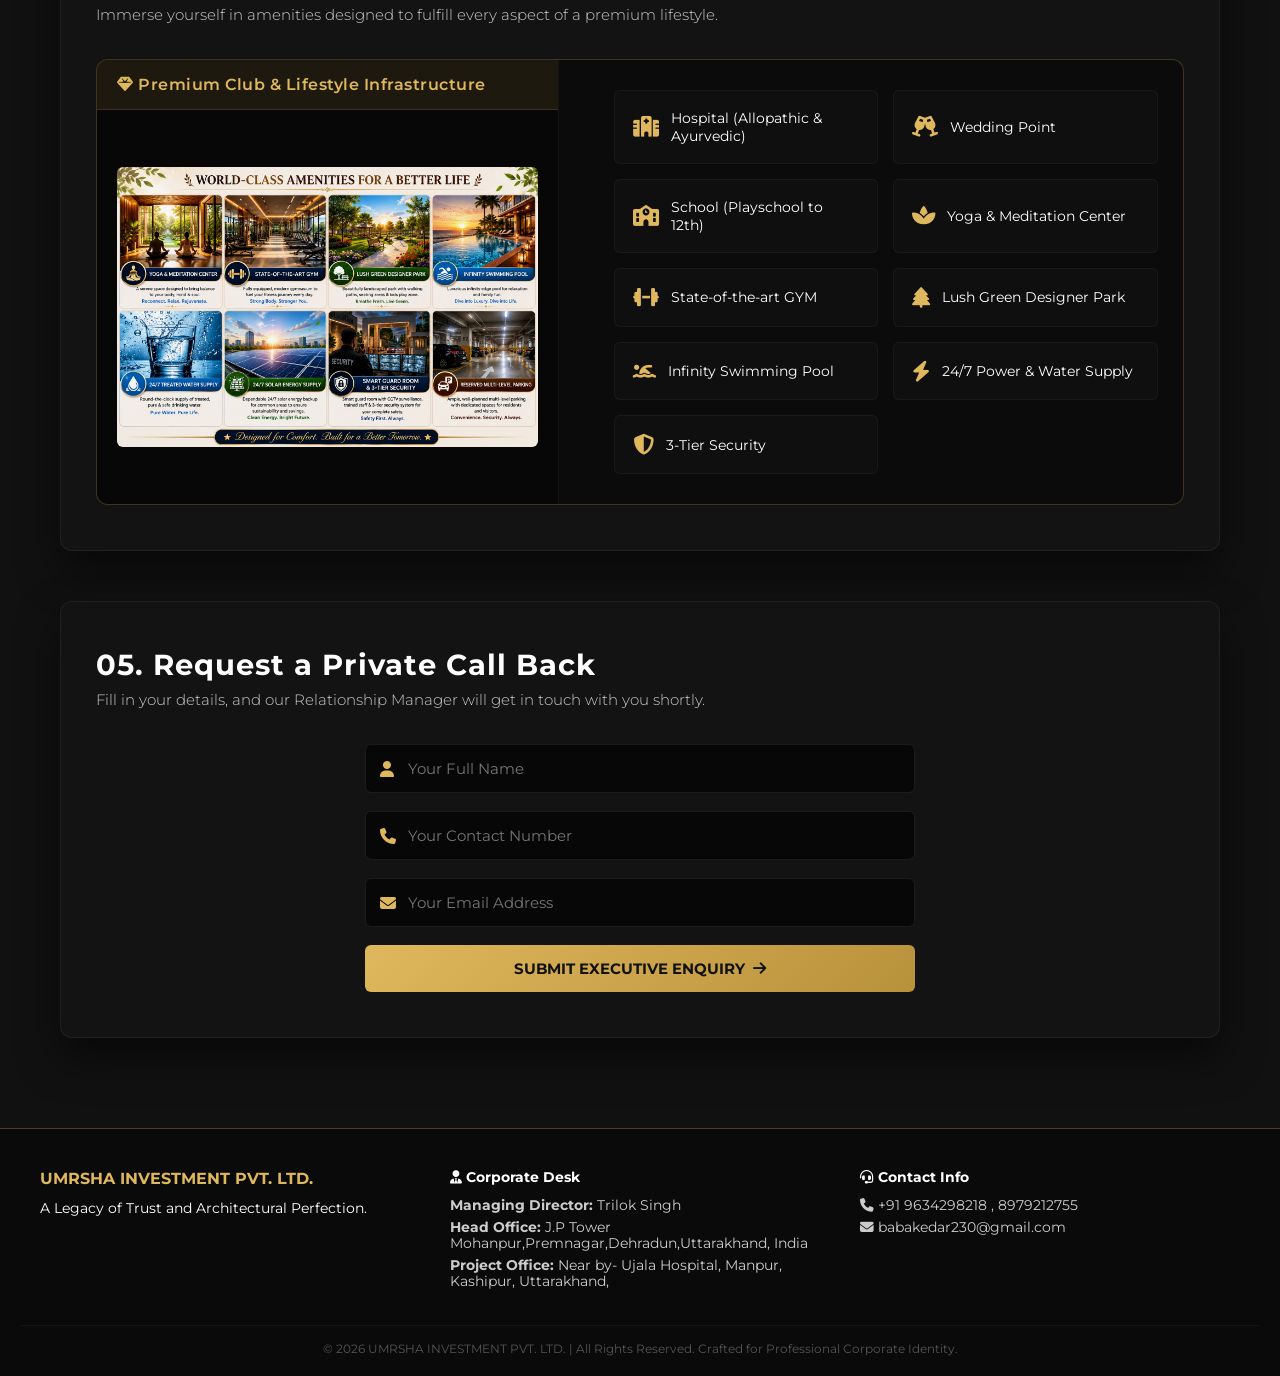
==== commit 2f98387b: "First Commit" ====
--- a/index.html
+++ b/index.html
@@ -33,6 +33,7 @@
             <a href="#model" class="nav-link"><span class="nav-num">03</span> Premium Models</a>
             <a href="#facilities" class="nav-link"><span class="nav-num">04</span> World-Class Facilities</a>
             <a href="#know-more" class="nav-link enquiry-btn"><span class="nav-num">05</span> Book an Appointment</a>
+            <a href="hill-stations.html" class="nav-link"><span class="nav-num">06</span> Hill Stations</a>
         </nav>
     </div>
 
@@ -235,39 +236,36 @@
 
         <!-- 04. FACILITIES SECTION -->
         <section id="facilities" class="glass-section">
-            <h2 class="section-title"><span class="gold-text">04.</span> Elite Society Facilities</h2>
-            <p class="section-desc">Immerse yourself in amenities designed to fulfill every aspect of a premium lifestyle.</p>
-            
-            <div class="facilities-premium-split">
-                <!-- Left Side: Image Visual of Facilities -->
-                <div class="facilities-visual-panel">
-                    <div class="facilities-panel-header">
-                        <i class="fa-solid fa-gem"></i>
-                        <span>Premium Club & Lifestyle Infrastructure</span>
-                    </div>
-                    <div class="facilities-img-frame">
-                        <img src="images/Picture6.jpg" alt="Society Premium Facilities Infrastructure Picture6.jpg" class="facilities-map-img">
-                    </div>
-                </div>
-
-                <!-- Right Side: Structured Grid Icons Grid -->
-                <div class="facilities-grid-panel">
-                    <div class="facility-grid">
-                        <div class="facility-item"><i class="fa-solid fa-spa"></i> <span>Yoga & Meditation Center</span></div>
-                        <div class="facility-item"><i class="fa-solid fa-dumbbell"></i> <span>State-of-the-art GYM</span></div>
-                        <div class="facility-item"><i class="fa-solid fa-tree"></i> <span>Lush Green Designer Park</span></div>
-                        <div class="facility-item"><i class="fa-solid fa-person-swimming"></i> <span>Infinity Swimming Pool</span></div>
-                        <div class="facility-item"><i class="fa-solid fa-droplet"></i> <span>24/7 Treated Water Supply</span></div>
-                        <div class="facility-item"><i class="fa-solid fa-bolt"></i> <span>24/7 Full Power Backup</span></div>
-                        <div class="facility-item"><i class="fa-solid fa-shield-halved"></i> <span>Smart Guard Room & 3-Tier Security</span></div>
-                        <div class="facility-item"><i class="fa-solid fa-square-parking"></i> <span>Reserved Multi-level Parking</span></div>
-                    </div>
-                    <div class="facilities-note-box">
-                        <p><i class="fa-solid fa-star gold-text"></i> All society amenities are crafted using global standards to ensure maintenance-free operations and maximum luxurious indulgence for residents.</p>
-                    </div>
-                </div>
-            </div>
-        </section>
+    <h2 class="section-title"><span class="gold-text">04.</span> Elite Society Facilities</h2>
+    <p class="section-desc">Immerse yourself in amenities designed to fulfill every aspect of a premium lifestyle.</p>
+    
+    <div class="facilities-premium-split">
+        <div class="facilities-visual-panel">
+            <div class="facilities-panel-header">
+                <i class="fa-solid fa-gem"></i>
+                <span>Premium Club & Lifestyle Infrastructure</span>
+            </div>
+            <div class="facilities-img-frame">
+                <img src="images/Picture6.jpg" alt="Society Premium Facilities Infrastructure" class="facilities-map-img">
+            </div>
+        </div>
+
+        <div class="facilities-grid-panel">
+            <div class="facility-grid">
+                <div class="facility-item"><i class="fa-solid fa-hospital"></i> <span>Hospital (Allopathic & Ayurvedic)</span></div>
+                <div class="facility-item"><i class="fa-solid fa-champagne-glasses"></i> <span>Wedding Point</span></div>
+                <div class="facility-item"><i class="fa-solid fa-school"></i> <span>School (Playschool to 12th)</span></div>
+                
+                <div class="facility-item"><i class="fa-solid fa-spa"></i> <span>Yoga & Meditation Center</span></div>
+                <div class="facility-item"><i class="fa-solid fa-dumbbell"></i> <span>State-of-the-art GYM</span></div>
+                <div class="facility-item"><i class="fa-solid fa-tree"></i> <span>Lush Green Designer Park</span></div>
+                <div class="facility-item"><i class="fa-solid fa-person-swimming"></i> <span>Infinity Swimming Pool</span></div>
+                <div class="facility-item"><i class="fa-solid fa-bolt"></i> <span>24/7 Power & Water Supply</span></div>
+                <div class="facility-item"><i class="fa-solid fa-shield-halved"></i> <span>3-Tier Security</span></div>
+            </div>
+        </div>
+    </div>
+</section>
 
         <!-- 05. ENQUIRY FORM -->
         <section id="know-more" class="glass-section form-section">
@@ -419,6 +417,7 @@
                 <h4><i class="fa-solid fa-user-tie"></i> Corporate Desk</h4>
                 <p><strong>Managing Director:</strong> Trilok Singh</p>
                 <p><strong>Head Office:</strong> J.P Tower Mohanpur,Premnagar,Dehradun,Uttarakhand, India</p>
+                <p><strong>Project Office:</strong> Near by- Ujala Hospital, Manpur, Kashipur, Uttarakhand,</p>
             </div>
             <div class="footer-contact">
                 <h4><i class="fa-solid fa-headset"></i> Contact Info</h4>
--- a/style.css
+++ b/style.css
@@ -327,7 +327,8 @@
     letter-spacing: 0.5px;
 }
 
-.facilities-img-frame { padding: 20px; display: flex; justify-content: center; align-items: center; flex-grow: 1; }
+.facilities-img-frame { padding: 20px; display: flex;
+     justify-content: center; align-items: center; flex-grow: 1; }
 .facilities-map-img { width: 100%; height: auto; max-height: 450px; object-fit: contain; border-radius: 6px; filter: brightness(0.95) contrast(1.05); }
 .facilities-grid-panel { flex: 1.3; min-width: 340px; padding: 30px 25px; display: flex; flex-direction: column; justify-content: center; gap: 20px; }
 .facilities-note-box { background: rgba(255,255,255,0.02); border-left: 3px solid var(--gold); padding: 15px; border-radius: 4px; font-size: 0.85rem; color: var(--text-muted); line-height: 1.5; }
